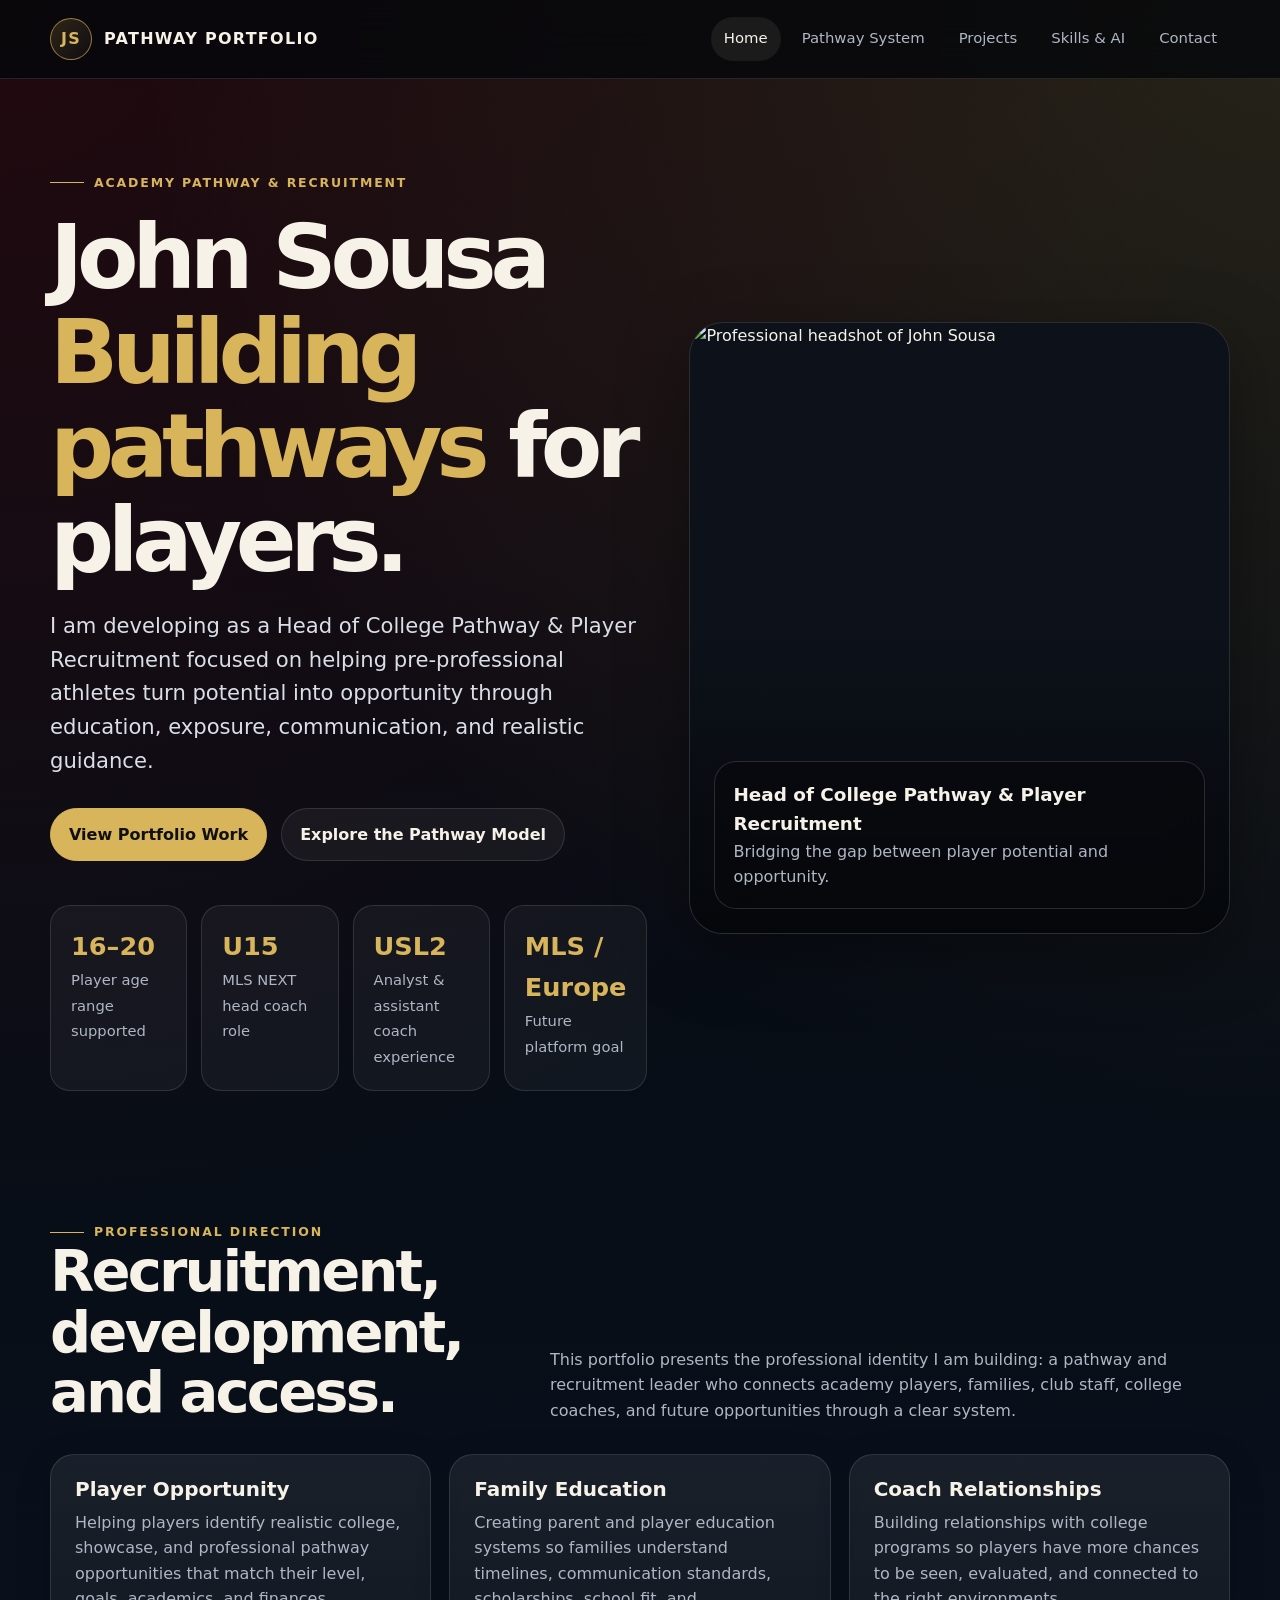
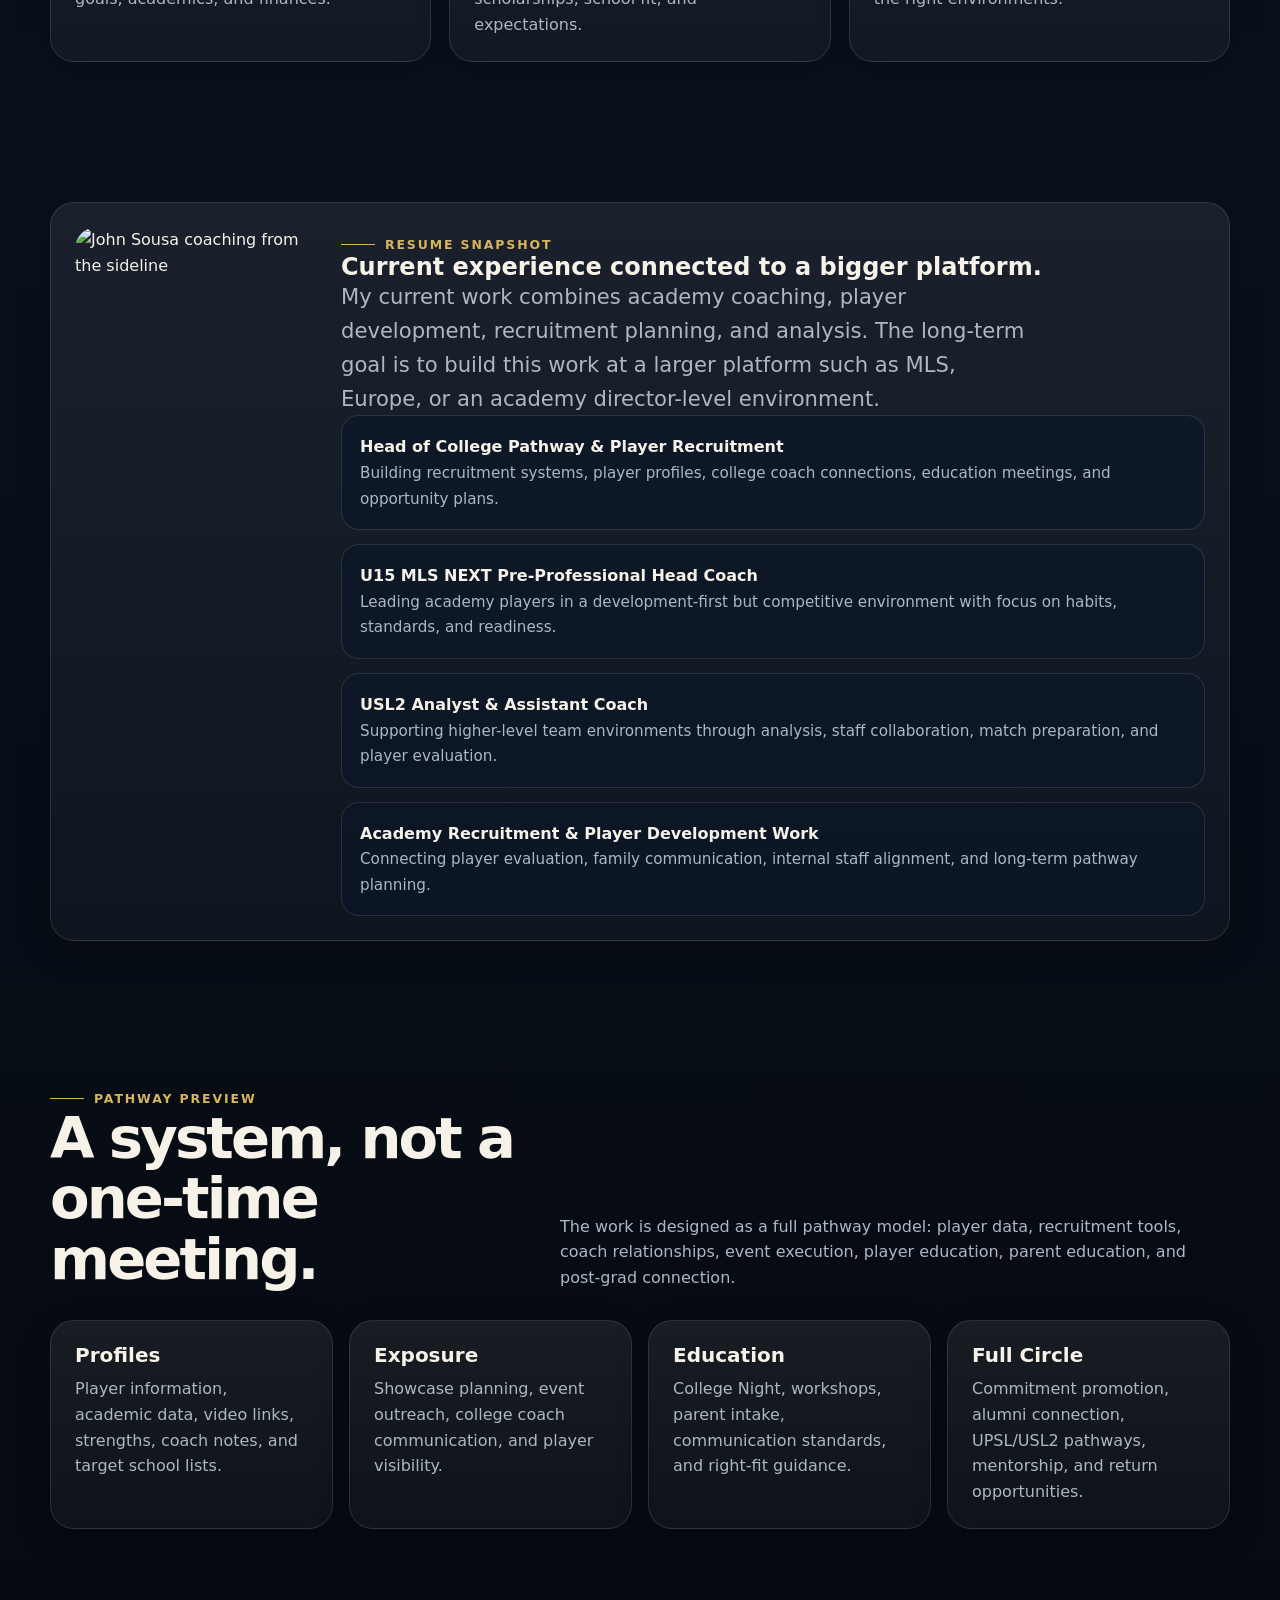
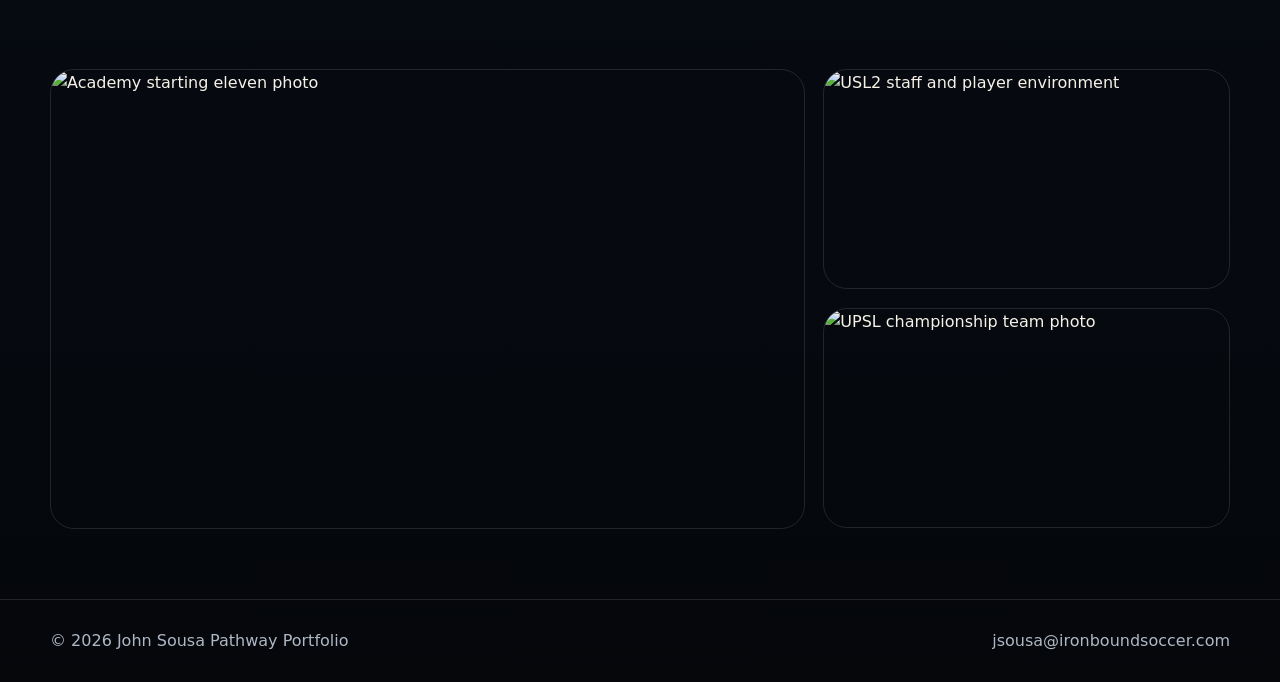
==== index.html @ 58d5fef7 "Add files via upload" ====
<!DOCTYPE html>
<html lang="en">
<head>
  <meta charset="UTF-8" />
  <meta name="viewport" content="width=device-width, initial-scale=1.0" />
  <title>John Sousa | Pathway Portfolio</title>
  <meta name="description" content="Professional portfolio for John Sousa, Head of College Pathway & Player Recruitment." />
  <link rel="stylesheet" href="style.css" />
</head>
<body>
  <header class="site-header">
    <nav class="container nav">
      <a class="brand" href="index.html"><span class="brand-mark">JS</span><span>Pathway Portfolio</span></a>
      <button class="menu-toggle" aria-label="Open navigation">Menu</button>
      <div class="nav-links">
        <a href="index.html">Home</a>
        <a href="pathway.html">Pathway System</a>
        <a href="projects.html">Projects</a>
        <a href="workflow.html">Skills & AI</a>
        <a href="contact.html">Contact</a>
      </div>
    </nav>
  </header>

  <main>
    <section class="hero">
      <div class="container hero-grid">
        <div class="reveal">
          <span class="kicker">Academy Pathway & Recruitment</span>
          <h1>John Sousa<br><span>Building pathways</span> for players.</h1>
          <p class="lede">I am developing as a Head of College Pathway & Player Recruitment focused on helping pre-professional athletes turn potential into opportunity through education, exposure, communication, and realistic guidance.</p>
          <div class="hero-actions">
            <a class="btn primary" href="projects.html">View Portfolio Work</a>
            <a class="btn ghost" href="pathway.html">Explore the Pathway Model</a>
          </div>
          <div class="stat-strip">
            <div class="stat"><strong>16–20</strong><span>Player age range supported</span></div>
            <div class="stat"><strong>U15</strong><span>MLS NEXT head coach role</span></div>
            <div class="stat"><strong>USL2</strong><span>Analyst & assistant coach experience</span></div>
            <div class="stat"><strong>MLS / Europe</strong><span>Future platform goal</span></div>
          </div>
        </div>
        <div class="hero-card reveal">
          <img src="assets/images/headshot.jpeg" alt="Professional headshot of John Sousa" />
          <div class="hero-label">
            <strong>Head of College Pathway & Player Recruitment</strong>
            <span>Bridging the gap between player potential and opportunity.</span>
          </div>
        </div>
      </div>
    </section>

    <section>
      <div class="container">
        <div class="section-header reveal">
          <div>
            <span class="kicker">Professional Direction</span>
            <h2>Recruitment, development, and access.</h2>
          </div>
          <p>This portfolio presents the professional identity I am building: a pathway and recruitment leader who connects academy players, families, club staff, college coaches, and future opportunities through a clear system.</p>
        </div>
        <div class="grid-3">
          <article class="card reveal">
            <h3>Player Opportunity</h3>
            <p>Helping players identify realistic college, showcase, and professional pathway opportunities that match their level, goals, academics, and finances.</p>
          </article>
          <article class="card reveal">
            <h3>Family Education</h3>
            <p>Creating parent and player education systems so families understand timelines, communication standards, scholarships, school fit, and expectations.</p>
          </article>
          <article class="card reveal">
            <h3>Coach Relationships</h3>
            <p>Building relationships with college programs so players have more chances to be seen, evaluated, and connected to the right environments.</p>
          </article>
        </div>
      </div>
    </section>

    <section>
      <div class="container">
        <div class="resume-card card reveal">
          <img src="assets/images/coaching-sideline.jpeg" alt="John Sousa coaching from the sideline" />
          <div>
            <span class="kicker">Resume Snapshot</span>
            <h2>Current experience connected to a bigger platform.</h2>
            <p class="lede">My current work combines academy coaching, player development, recruitment planning, and analysis. The long-term goal is to build this work at a larger platform such as MLS, Europe, or an academy director-level environment.</p>
            <div class="role-list">
              <div class="role-item"><strong>Head of College Pathway & Player Recruitment</strong><span>Building recruitment systems, player profiles, college coach connections, education meetings, and opportunity plans.</span></div>
              <div class="role-item"><strong>U15 MLS NEXT Pre-Professional Head Coach</strong><span>Leading academy players in a development-first but competitive environment with focus on habits, standards, and readiness.</span></div>
              <div class="role-item"><strong>USL2 Analyst & Assistant Coach</strong><span>Supporting higher-level team environments through analysis, staff collaboration, match preparation, and player evaluation.</span></div>
              <div class="role-item"><strong>Academy Recruitment & Player Development Work</strong><span>Connecting player evaluation, family communication, internal staff alignment, and long-term pathway planning.</span></div>
            </div>
          </div>
        </div>
      </div>
    </section>

    <section>
      <div class="container">
        <div class="section-header reveal">
          <div>
            <span class="kicker">Pathway Preview</span>
            <h2>A system, not a one-time meeting.</h2>
          </div>
          <p>The work is designed as a full pathway model: player data, recruitment tools, coach relationships, event execution, player education, parent education, and post-grad connection.</p>
        </div>
        <div class="grid-4">
          <article class="card reveal"><h3>Profiles</h3><p>Player information, academic data, video links, strengths, coach notes, and target school lists.</p></article>
          <article class="card reveal"><h3>Exposure</h3><p>Showcase planning, event outreach, college coach communication, and player visibility.</p></article>
          <article class="card reveal"><h3>Education</h3><p>College Night, workshops, parent intake, communication standards, and right-fit guidance.</p></article>
          <article class="card reveal"><h3>Full Circle</h3><p>Commitment promotion, alumni connection, UPSL/USL2 pathways, mentorship, and return opportunities.</p></article>
        </div>
      </div>
    </section>

    <section>
      <div class="container photo-band reveal">
        <img class="tall" src="assets/images/academy-starting-xi.jpg" alt="Academy starting eleven photo" />
        <div class="stack">
          <img src="assets/images/usl2-staff.jpg" alt="USL2 staff and player environment" />
          <img src="assets/images/upsl-champions.jpg" alt="UPSL championship team photo" />
        </div>
      </div>
    </section>
  </main>

  <footer class="site-footer">
    <div class="container footer-inner">
      <span>© 2026 John Sousa Pathway Portfolio</span>
      <span>jsousa@ironboundsoccer.com</span>
    </div>
  </footer>
  <script src="script.js"></script>
</body>
</html>
---- style.css ----
:root {
  --bg: #07090d;
  --panel: #0d121a;
  --panel-2: #111926;
  --ink: #f6f2e8;
  --muted: #aeb7c4;
  --gold: #d8b45b;
  --gold-soft: rgba(216, 180, 91, 0.16);
  --line: rgba(246, 242, 232, 0.12);
  --red: #a31621;
  --navy: #07162a;
  --shadow: 0 20px 70px rgba(0, 0, 0, 0.35);
  --radius: 24px;
  --max: 1180px;
}

* { box-sizing: border-box; }

html { scroll-behavior: smooth; }

body {
  margin: 0;
  font-family: Inter, ui-sans-serif, system-ui, -apple-system, BlinkMacSystemFont, "Segoe UI", sans-serif;
  color: var(--ink);
  background:
    radial-gradient(circle at top left, rgba(163, 22, 33, 0.18), transparent 30%),
    radial-gradient(circle at top right, rgba(216, 180, 91, 0.16), transparent 28%),
    linear-gradient(180deg, #05070b 0%, #09111d 45%, #05070b 100%);
  line-height: 1.6;
}

body::before {
  content: "";
  position: fixed;
  inset: 0;
  pointer-events: none;
  opacity: 0.13;
  background-image:
    linear-gradient(rgba(255,255,255,.05) 1px, transparent 1px),
    linear-gradient(90deg, rgba(255,255,255,.05) 1px, transparent 1px);
  background-size: 42px 42px;
  mask-image: linear-gradient(to bottom, black, transparent 80%);
  z-index: -1;
}

a { color: inherit; text-decoration: none; }

img { max-width: 100%; display: block; }

.container { width: min(var(--max), calc(100% - 40px)); margin: 0 auto; }

.site-header {
  position: sticky;
  top: 0;
  z-index: 1000;
  backdrop-filter: blur(18px);
  background: rgba(5, 7, 11, 0.78);
  border-bottom: 1px solid var(--line);
}

.nav {
  height: 78px;
  display: flex;
  align-items: center;
  justify-content: space-between;
  gap: 24px;
}

.brand {
  display: flex;
  align-items: center;
  gap: 12px;
  letter-spacing: 0.08em;
  text-transform: uppercase;
  font-weight: 800;
}

.brand-mark {
  width: 42px;
  height: 42px;
  border: 1px solid rgba(216, 180, 91, 0.65);
  border-radius: 50%;
  display: grid;
  place-items: center;
  color: var(--gold);
  background: linear-gradient(135deg, rgba(216,180,91,.18), rgba(255,255,255,.03));
}

.nav-links { display: flex; align-items: center; gap: 8px; }

.nav-links a {
  padding: 10px 13px;
  color: var(--muted);
  font-size: 0.93rem;
  border-radius: 999px;
  transition: 180ms ease;
}

.nav-links a:hover, .nav-links a.active {
  color: var(--ink);
  background: rgba(255,255,255,0.07);
}

.menu-toggle {
  display: none;
  border: 1px solid var(--line);
  color: var(--ink);
  background: transparent;
  padding: 10px 12px;
  border-radius: 12px;
}

.hero {
  padding: 86px 0 54px;
}

.hero-grid {
  display: grid;
  grid-template-columns: 1.05fr 0.95fr;
  gap: 42px;
  align-items: center;
}

.kicker {
  display: inline-flex;
  align-items: center;
  gap: 10px;
  color: var(--gold);
  text-transform: uppercase;
  letter-spacing: 0.15em;
  font-size: 0.78rem;
  font-weight: 800;
}

.kicker::before {
  content: "";
  width: 34px;
  height: 1px;
  background: var(--gold);
}

h1, h2, h3 { line-height: 1.05; margin: 0; }

h1 {
  margin-top: 18px;
  font-size: clamp(3.2rem, 7vw, 6.8rem);
  letter-spacing: -0.07em;
}

.hero h1 span { color: var(--gold); }

.lede {
  color: #d9dee7;
  font-size: clamp(1.1rem, 2vw, 1.32rem);
  max-width: 700px;
  margin: 22px 0 0;
}

.hero-actions { display: flex; gap: 14px; flex-wrap: wrap; margin-top: 30px; }

.btn {
  display: inline-flex;
  align-items: center;
  justify-content: center;
  gap: 9px;
  padding: 13px 18px;
  border-radius: 999px;
  font-weight: 800;
  border: 1px solid var(--line);
  transition: transform 180ms ease, background 180ms ease, border-color 180ms ease;
}

.btn:hover { transform: translateY(-2px); }

.btn.primary {
  color: #101010;
  background: var(--gold);
  border-color: var(--gold);
}

.btn.ghost { color: var(--ink); background: rgba(255,255,255,0.05); }

.hero-card {
  position: relative;
  border-radius: 34px;
  overflow: hidden;
  box-shadow: var(--shadow);
  border: 1px solid var(--line);
  min-height: 610px;
  background: var(--panel);
}

.hero-card img { width: 100%; height: 610px; object-fit: cover; }

.hero-card::after {
  content: "";
  position: absolute;
  inset: 0;
  background: linear-gradient(to top, rgba(3,5,8,.86), transparent 50%);
}

.hero-label {
  position: absolute;
  left: 24px;
  bottom: 24px;
  right: 24px;
  z-index: 2;
  padding: 18px;
  border: 1px solid rgba(255,255,255,0.14);
  border-radius: 22px;
  background: rgba(7, 9, 13, 0.72);
  backdrop-filter: blur(14px);
}

.hero-label strong { display: block; font-size: 1.15rem; }
.hero-label span { color: var(--muted); }

.stat-strip {
  display: grid;
  grid-template-columns: repeat(4, 1fr);
  gap: 14px;
  margin-top: 44px;
}

.stat {
  padding: 20px;
  border: 1px solid var(--line);
  border-radius: 20px;
  background: rgba(255,255,255,.045);
}

.stat strong { display: block; font-size: 1.6rem; color: var(--gold); }
.stat span { color: var(--muted); font-size: .92rem; }

section { padding: 70px 0; }

.section-header {
  display: flex;
  align-items: end;
  justify-content: space-between;
  gap: 28px;
  margin-bottom: 30px;
}

.section-header h2, .page-title h1 {
  font-size: clamp(2.2rem, 4.5vw, 4.5rem);
  letter-spacing: -0.05em;
}

.section-header p, .page-title p { color: var(--muted); max-width: 680px; margin: 14px 0 0; }

.grid-2 { display: grid; grid-template-columns: 1fr 1fr; gap: 24px; }
.grid-3 { display: grid; grid-template-columns: repeat(3, 1fr); gap: 18px; }
.grid-4 { display: grid; grid-template-columns: repeat(4, 1fr); gap: 16px; }

.card {
  border: 1px solid var(--line);
  background: linear-gradient(180deg, rgba(255,255,255,.07), rgba(255,255,255,.035));
  border-radius: var(--radius);
  padding: 24px;
  box-shadow: 0 10px 35px rgba(0,0,0,.18);
}

.card h3 { font-size: 1.25rem; margin-bottom: 10px; }
.card p { color: var(--muted); margin: 0; }

.resume-card { display: grid; grid-template-columns: 240px 1fr; gap: 26px; align-items: stretch; }
.resume-card img { width: 100%; height: 100%; min-height: 360px; object-fit: cover; border-radius: 22px; }

.role-list { display: grid; gap: 14px; }
.role-item {
  padding: 18px;
  border: 1px solid var(--line);
  border-radius: 18px;
  background: rgba(7, 22, 42, 0.48);
}
.role-item strong { display: block; }
.role-item span { color: var(--muted); font-size: .95rem; }

.photo-band {
  display: grid;
  grid-template-columns: 1.3fr .7fr;
  gap: 18px;
}

.photo-band img, .image-card img { width: 100%; height: 100%; object-fit: cover; border-radius: var(--radius); border: 1px solid var(--line); }
.photo-band .tall { min-height: 460px; }
.photo-band .stack { display: grid; gap: 18px; }
.photo-band .stack img { height: 220px; }

.timeline { display: grid; gap: 16px; counter-reset: phase; }
.phase {
  position: relative;
  display: grid;
  grid-template-columns: 90px 1fr;
  gap: 20px;
  padding: 24px;
  border: 1px solid var(--line);
  border-radius: var(--radius);
  background: rgba(255,255,255,.045);
}
.phase::before {
  counter-increment: phase;
  content: "0" counter(phase);
  display: grid;
  place-items: center;
  width: 68px;
  height: 68px;
  border-radius: 50%;
  color: #101010;
  background: var(--gold);
  font-weight: 900;
}
.phase p { color: var(--muted); margin: 9px 0 0; }

.age-timeline {
  display: grid;
  grid-template-columns: repeat(4, 1fr);
  gap: 16px;
}
.age-card {
  padding: 22px;
  border-radius: var(--radius);
  border: 1px solid var(--line);
  background: linear-gradient(180deg, rgba(216,180,91,.12), rgba(255,255,255,.035));
}
.age-card .age { color: var(--gold); font-size: 1.9rem; font-weight: 900; }
.age-card p { color: var(--muted); margin-bottom: 0; }

.case-study {
  border: 1px solid var(--line);
  border-radius: 30px;
  padding: 28px;
  background: linear-gradient(135deg, rgba(255,255,255,.075), rgba(255,255,255,.03));
  display: grid;
  grid-template-columns: 1fr .78fr;
  gap: 28px;
  align-items: center;
  margin-bottom: 22px;
}
.case-study h2 { font-size: clamp(1.7rem, 3vw, 3rem); letter-spacing: -.04em; }
.case-study p { color: var(--muted); }
.case-meta { display: grid; grid-template-columns: repeat(3, 1fr); gap: 10px; margin-top: 18px; }
.case-meta div { border: 1px solid var(--line); border-radius: 14px; padding: 13px; color: var(--muted); }
.case-meta strong { color: var(--gold); display: block; font-size: .8rem; text-transform: uppercase; letter-spacing: .1em; }
.mockup {
  border-radius: 24px;
  background: #07101c;
  border: 1px solid rgba(216,180,91,.28);
  padding: 18px;
}
.mock-row { display: flex; align-items: center; justify-content: space-between; border-bottom: 1px solid var(--line); padding: 12px 0; gap: 10px; }
.mock-row:last-child { border-bottom: 0; }
.pill { display: inline-flex; border: 1px solid rgba(216,180,91,.35); color: var(--gold); padding: 4px 9px; border-radius: 999px; font-size: .78rem; }
.progress { height: 8px; background: rgba(255,255,255,.1); border-radius: 999px; overflow: hidden; width: 120px; }
.progress span { display: block; height: 100%; width: var(--w); background: var(--gold); }

.tool-cloud { display: flex; flex-wrap: wrap; gap: 10px; }
.tool-cloud span { padding: 10px 13px; border: 1px solid var(--line); border-radius: 999px; background: rgba(255,255,255,.055); color: #dce3ef; }

.page-hero { padding: 86px 0 32px; }
.page-title { max-width: 850px; }

.ai-steps { display: grid; gap: 14px; }
.ai-step { display: grid; grid-template-columns: 54px 1fr; gap: 16px; align-items: start; padding: 20px; border: 1px solid var(--line); border-radius: 20px; background: rgba(255,255,255,.045); }
.ai-step span { width: 40px; height: 40px; display: grid; place-items: center; border-radius: 50%; background: var(--gold); color: #111; font-weight: 900; }
.ai-step p { color: var(--muted); margin: 5px 0 0; }

.contact-panel {
  border: 1px solid rgba(216,180,91,.32);
  background: linear-gradient(135deg, rgba(216,180,91,.15), rgba(255,255,255,.04));
  border-radius: 34px;
  padding: 42px;
  display: grid;
  grid-template-columns: 1fr .75fr;
  gap: 26px;
  align-items: center;
}
.contact-panel h1 { font-size: clamp(2.5rem, 5vw, 5rem); }
.contact-panel p { color: #d9dee7; }

.site-footer {
  border-top: 1px solid var(--line);
  padding: 28px 0;
  color: var(--muted);
}
.footer-inner { display: flex; justify-content: space-between; gap: 20px; flex-wrap: wrap; }

.reveal { opacity: 0; transform: translateY(18px); transition: 700ms ease; }
.reveal.visible { opacity: 1; transform: translateY(0); }

@media (max-width: 920px) {
  .menu-toggle { display: inline-flex; }
  .nav-links { display: none; position: absolute; top: 78px; left: 20px; right: 20px; padding: 14px; flex-direction: column; align-items: stretch; background: rgba(7,9,13,.96); border: 1px solid var(--line); border-radius: 18px; }
  .nav-links.open { display: flex; }
  .hero-grid, .grid-2, .case-study, .contact-panel, .resume-card, .photo-band { grid-template-columns: 1fr; }
  .grid-3, .grid-4, .age-timeline, .stat-strip { grid-template-columns: repeat(2, 1fr); }
  .hero-card, .hero-card img { min-height: 460px; height: 460px; }
  .phase { grid-template-columns: 1fr; }
}

@media (max-width: 620px) {
  .grid-3, .grid-4, .age-timeline, .stat-strip, .case-meta { grid-template-columns: 1fr; }
  .container { width: min(100% - 28px, var(--max)); }
  .hero { padding-top: 54px; }
  h1 { font-size: 3.2rem; }
  .section-header { display: block; }
  .contact-panel { padding: 26px; }
}
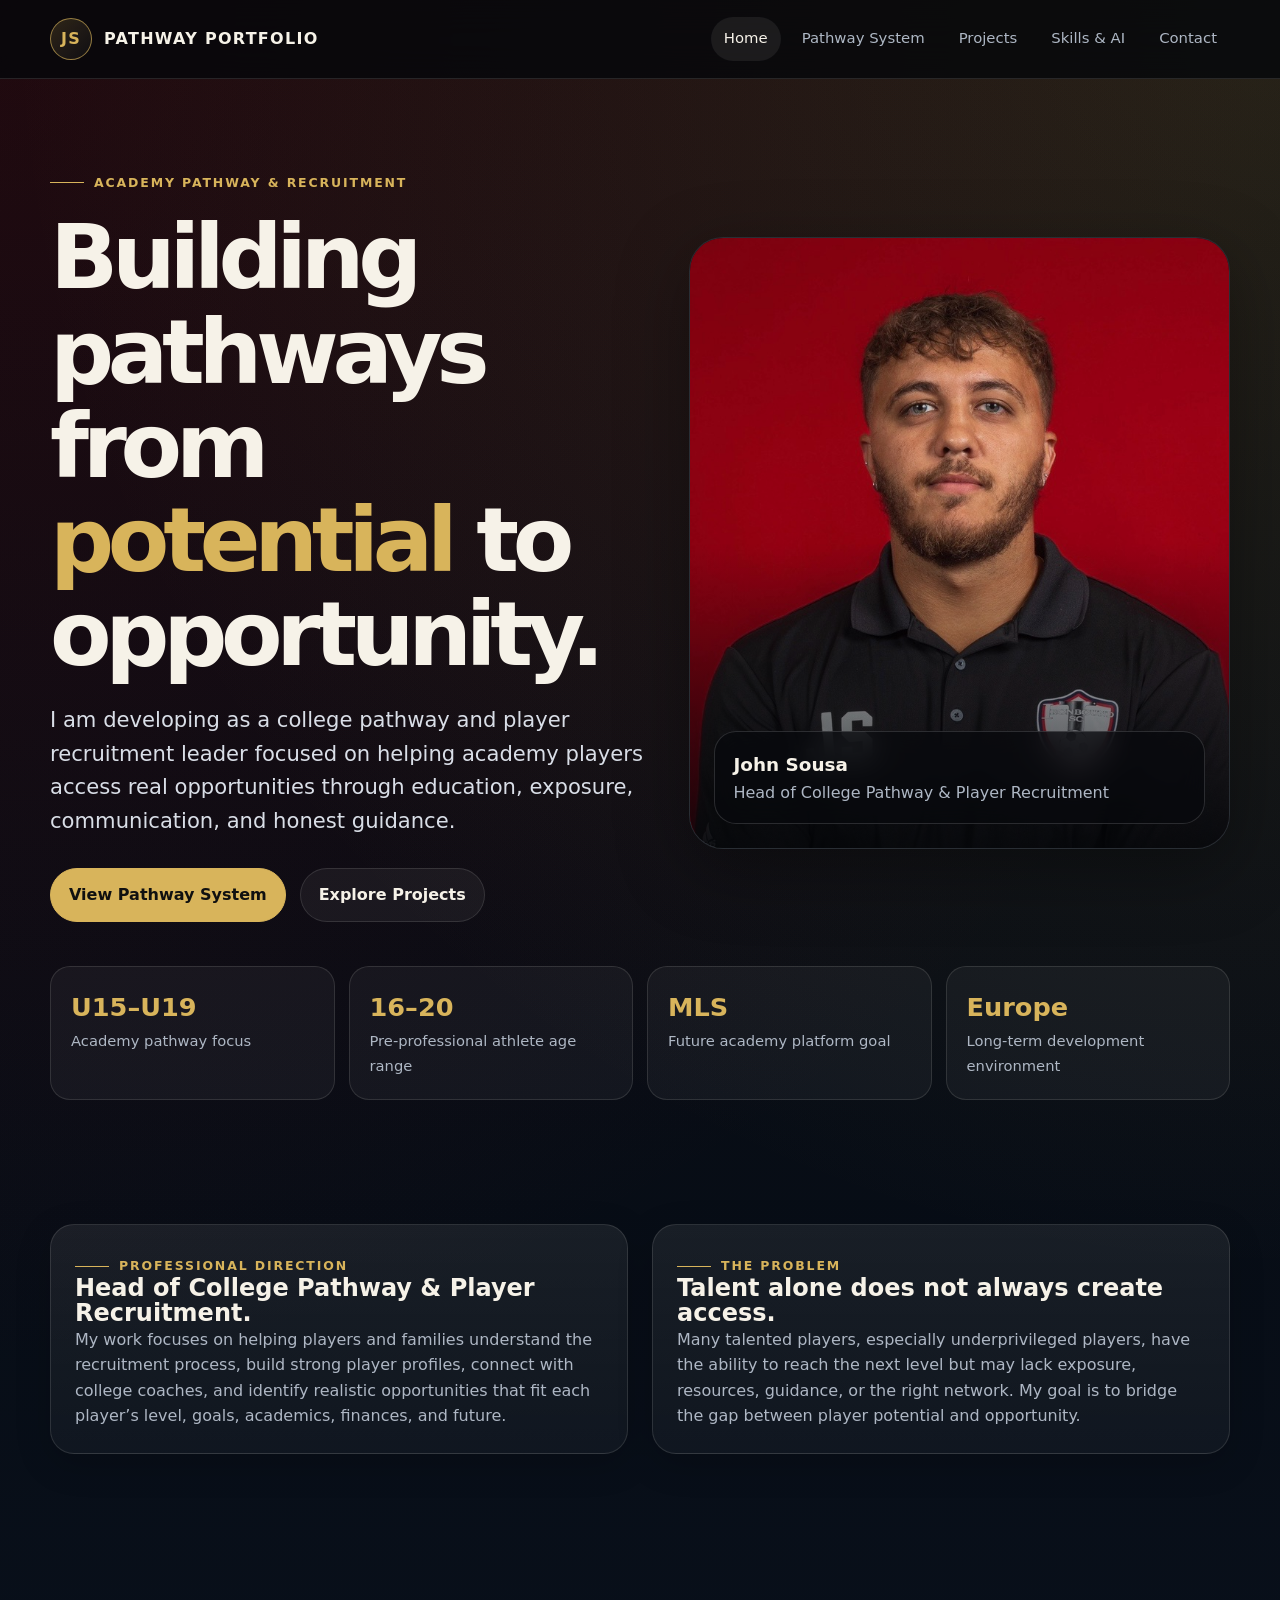
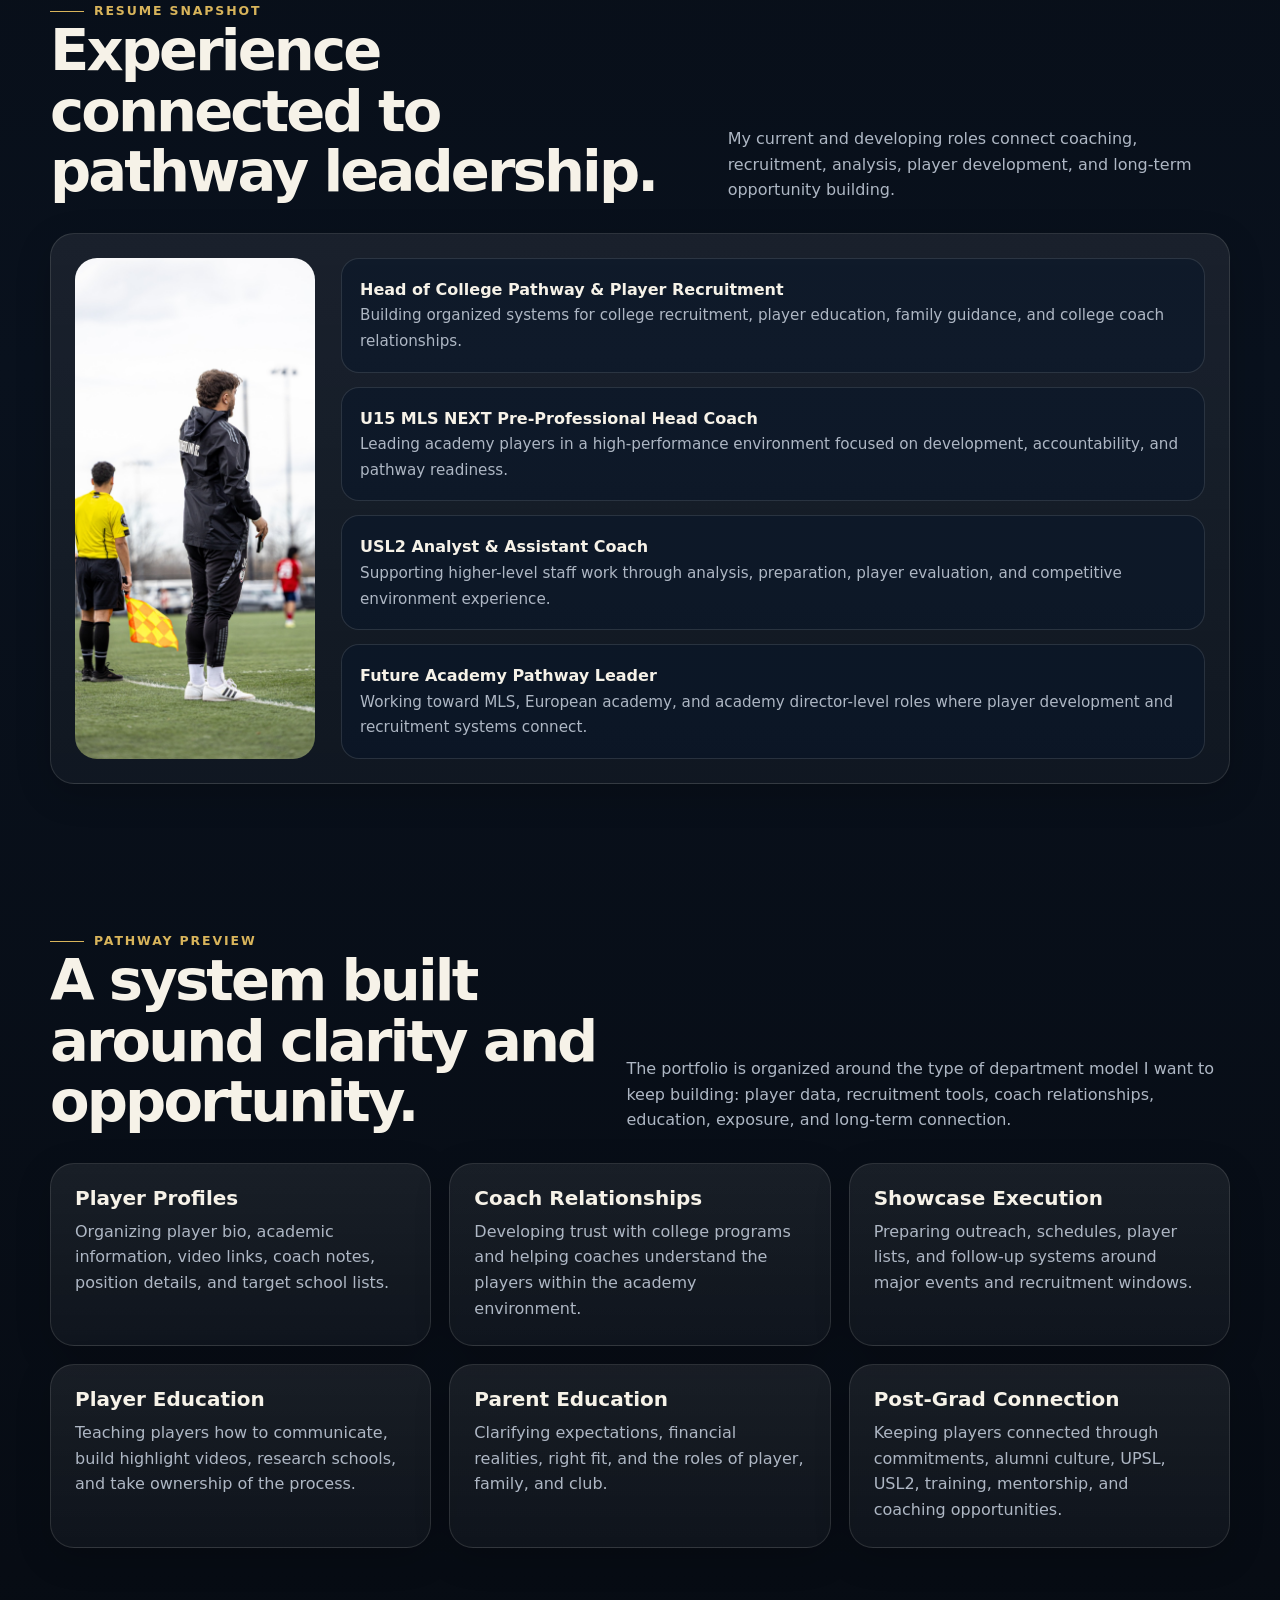
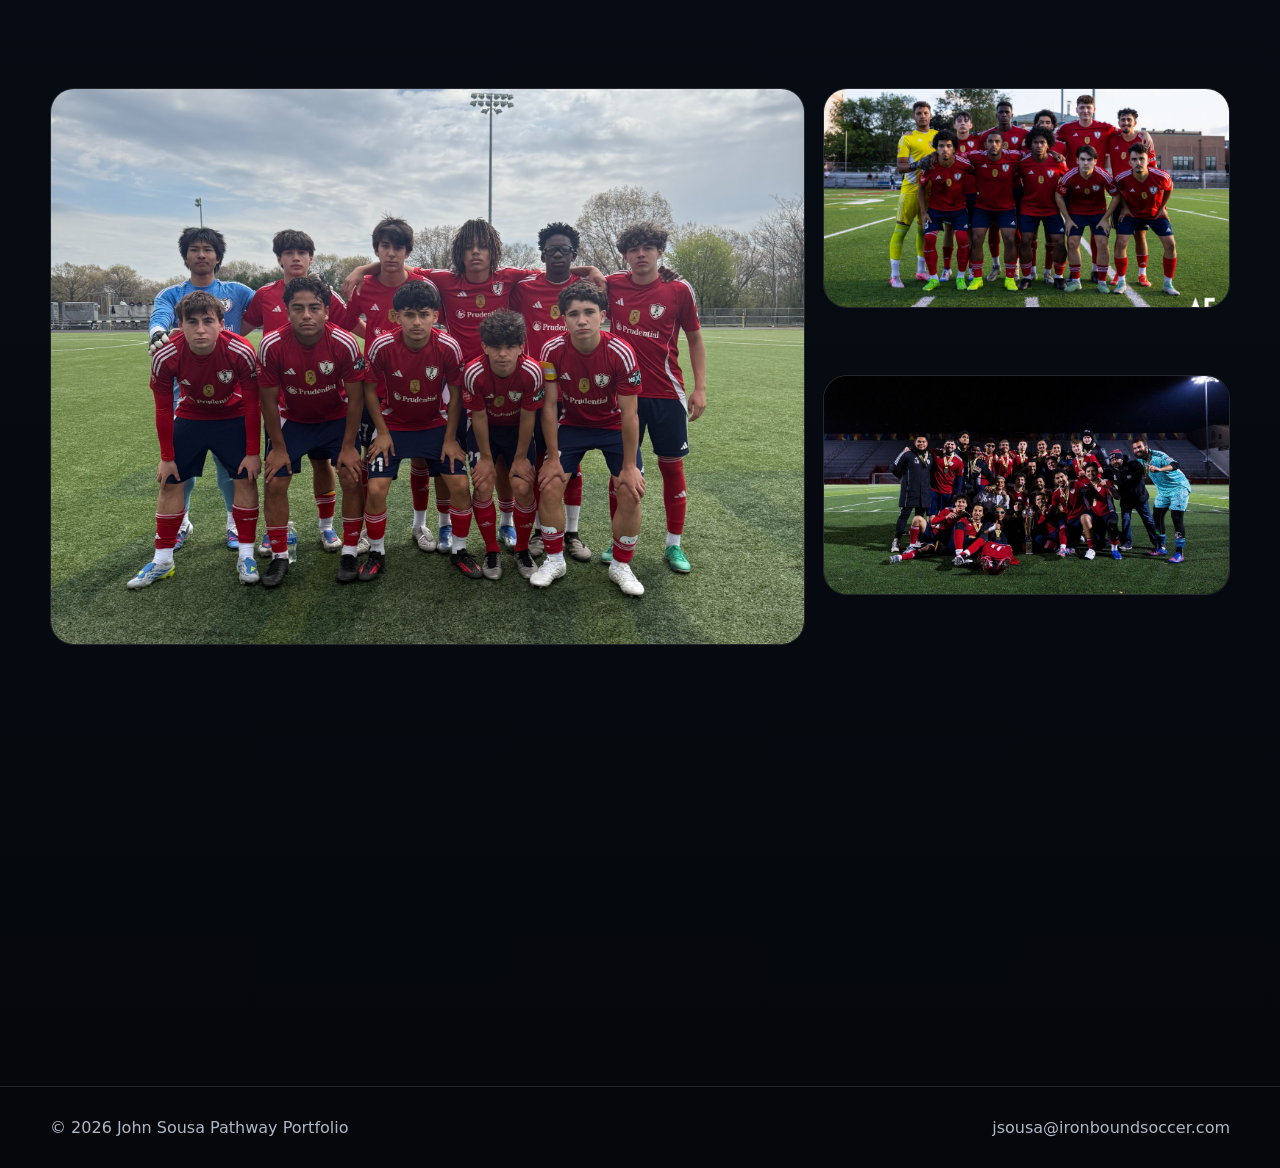
==== commit e052e8e6: "Update index.html" ====
--- a/index.html
+++ b/index.html
@@ -27,26 +27,56 @@
       <div class="container hero-grid">
         <div class="reveal">
           <span class="kicker">Academy Pathway & Recruitment</span>
-          <h1>John Sousa<br><span>Building pathways</span> for players.</h1>
-          <p class="lede">I am developing as a Head of College Pathway & Player Recruitment focused on helping pre-professional athletes turn potential into opportunity through education, exposure, communication, and realistic guidance.</p>
+          <h1>Building pathways from <span>potential</span> to opportunity.</h1>
+          <p class="lede">I am developing as a college pathway and player recruitment leader focused on helping academy players access real opportunities through education, exposure, communication, and honest guidance.</p>
           <div class="hero-actions">
-            <a class="btn primary" href="projects.html">View Portfolio Work</a>
-            <a class="btn ghost" href="pathway.html">Explore the Pathway Model</a>
-          </div>
-          <div class="stat-strip">
-            <div class="stat"><strong>16–20</strong><span>Player age range supported</span></div>
-            <div class="stat"><strong>U15</strong><span>MLS NEXT head coach role</span></div>
-            <div class="stat"><strong>USL2</strong><span>Analyst & assistant coach experience</span></div>
-            <div class="stat"><strong>MLS / Europe</strong><span>Future platform goal</span></div>
+            <a class="btn primary" href="pathway.html">View Pathway System</a>
+            <a class="btn ghost" href="projects.html">Explore Projects</a>
           </div>
         </div>
+
         <div class="hero-card reveal">
           <img src="assets/images/headshot.jpeg" alt="Professional headshot of John Sousa" />
           <div class="hero-label">
-            <strong>Head of College Pathway & Player Recruitment</strong>
-            <span>Bridging the gap between player potential and opportunity.</span>
+            <strong>John Sousa</strong>
+            <span>Head of College Pathway & Player Recruitment</span>
           </div>
         </div>
+      </div>
+
+      <div class="container stat-strip reveal">
+        <div class="stat">
+          <strong>U15–U19</strong>
+          <span>Academy pathway focus</span>
+        </div>
+        <div class="stat">
+          <strong>16–20</strong>
+          <span>Pre-professional athlete age range</span>
+        </div>
+        <div class="stat">
+          <strong>MLS</strong>
+          <span>Future academy platform goal</span>
+        </div>
+        <div class="stat">
+          <strong>Europe</strong>
+          <span>Long-term development environment</span>
+        </div>
+      </div>
+    </section>
+
+    <section>
+      <div class="container grid-2">
+        <article class="card reveal">
+          <span class="kicker">Professional Direction</span>
+          <h2>Head of College Pathway & Player Recruitment.</h2>
+          <p>My work focuses on helping players and families understand the recruitment process, build strong player profiles, connect with college coaches, and identify realistic opportunities that fit each player’s level, goals, academics, finances, and future.</p>
+        </article>
+
+        <article class="card reveal">
+          <span class="kicker">The Problem</span>
+          <h2>Talent alone does not always create access.</h2>
+          <p>Many talented players, especially underprivileged players, have the ability to reach the next level but may lack exposure, resources, guidance, or the right network. My goal is to bridge the gap between player potential and opportunity.</p>
+        </article>
       </div>
     </section>
 
@@ -54,41 +84,30 @@
       <div class="container">
         <div class="section-header reveal">
           <div>
-            <span class="kicker">Professional Direction</span>
-            <h2>Recruitment, development, and access.</h2>
+            <span class="kicker">Resume Snapshot</span>
+            <h2>Experience connected to pathway leadership.</h2>
           </div>
-          <p>This portfolio presents the professional identity I am building: a pathway and recruitment leader who connects academy players, families, club staff, college coaches, and future opportunities through a clear system.</p>
+          <p>My current and developing roles connect coaching, recruitment, analysis, player development, and long-term opportunity building.</p>
         </div>
-        <div class="grid-3">
-          <article class="card reveal">
-            <h3>Player Opportunity</h3>
-            <p>Helping players identify realistic college, showcase, and professional pathway opportunities that match their level, goals, academics, and finances.</p>
-          </article>
-          <article class="card reveal">
-            <h3>Family Education</h3>
-            <p>Creating parent and player education systems so families understand timelines, communication standards, scholarships, school fit, and expectations.</p>
-          </article>
-          <article class="card reveal">
-            <h3>Coach Relationships</h3>
-            <p>Building relationships with college programs so players have more chances to be seen, evaluated, and connected to the right environments.</p>
-          </article>
-        </div>
-      </div>
-    </section>
 
-    <section>
-      <div class="container">
         <div class="resume-card card reveal">
-          <img src="assets/images/coaching-sideline.jpeg" alt="John Sousa coaching from the sideline" />
-          <div>
-            <span class="kicker">Resume Snapshot</span>
-            <h2>Current experience connected to a bigger platform.</h2>
-            <p class="lede">My current work combines academy coaching, player development, recruitment planning, and analysis. The long-term goal is to build this work at a larger platform such as MLS, Europe, or an academy director-level environment.</p>
-            <div class="role-list">
-              <div class="role-item"><strong>Head of College Pathway & Player Recruitment</strong><span>Building recruitment systems, player profiles, college coach connections, education meetings, and opportunity plans.</span></div>
-              <div class="role-item"><strong>U15 MLS NEXT Pre-Professional Head Coach</strong><span>Leading academy players in a development-first but competitive environment with focus on habits, standards, and readiness.</span></div>
-              <div class="role-item"><strong>USL2 Analyst & Assistant Coach</strong><span>Supporting higher-level team environments through analysis, staff collaboration, match preparation, and player evaluation.</span></div>
-              <div class="role-item"><strong>Academy Recruitment & Player Development Work</strong><span>Connecting player evaluation, family communication, internal staff alignment, and long-term pathway planning.</span></div>
+          <img src="assets/images/coaching-sideline.jpeg" alt="John Sousa coaching on the sideline" />
+          <div class="role-list">
+            <div class="role-item">
+              <strong>Head of College Pathway & Player Recruitment</strong>
+              <span>Building organized systems for college recruitment, player education, family guidance, and college coach relationships.</span>
+            </div>
+            <div class="role-item">
+              <strong>U15 MLS NEXT Pre-Professional Head Coach</strong>
+              <span>Leading academy players in a high-performance environment focused on development, accountability, and pathway readiness.</span>
+            </div>
+            <div class="role-item">
+              <strong>USL2 Analyst & Assistant Coach</strong>
+              <span>Supporting higher-level staff work through analysis, preparation, player evaluation, and competitive environment experience.</span>
+            </div>
+            <div class="role-item">
+              <strong>Future Academy Pathway Leader</strong>
+              <span>Working toward MLS, European academy, and academy director-level roles where player development and recruitment systems connect.</span>
             </div>
           </div>
         </div>
@@ -100,26 +119,63 @@
         <div class="section-header reveal">
           <div>
             <span class="kicker">Pathway Preview</span>
-            <h2>A system, not a one-time meeting.</h2>
+            <h2>A system built around clarity and opportunity.</h2>
           </div>
-          <p>The work is designed as a full pathway model: player data, recruitment tools, coach relationships, event execution, player education, parent education, and post-grad connection.</p>
+          <p>The portfolio is organized around the type of department model I want to keep building: player data, recruitment tools, coach relationships, education, exposure, and long-term connection.</p>
         </div>
-        <div class="grid-4">
-          <article class="card reveal"><h3>Profiles</h3><p>Player information, academic data, video links, strengths, coach notes, and target school lists.</p></article>
-          <article class="card reveal"><h3>Exposure</h3><p>Showcase planning, event outreach, college coach communication, and player visibility.</p></article>
-          <article class="card reveal"><h3>Education</h3><p>College Night, workshops, parent intake, communication standards, and right-fit guidance.</p></article>
-          <article class="card reveal"><h3>Full Circle</h3><p>Commitment promotion, alumni connection, UPSL/USL2 pathways, mentorship, and return opportunities.</p></article>
+
+        <div class="grid-3">
+          <article class="card reveal">
+            <h3>Player Profiles</h3>
+            <p>Organizing player bio, academic information, video links, coach notes, position details, and target school lists.</p>
+          </article>
+          <article class="card reveal">
+            <h3>Coach Relationships</h3>
+            <p>Developing trust with college programs and helping coaches understand the players within the academy environment.</p>
+          </article>
+          <article class="card reveal">
+            <h3>Showcase Execution</h3>
+            <p>Preparing outreach, schedules, player lists, and follow-up systems around major events and recruitment windows.</p>
+          </article>
+          <article class="card reveal">
+            <h3>Player Education</h3>
+            <p>Teaching players how to communicate, build highlight videos, research schools, and take ownership of the process.</p>
+          </article>
+          <article class="card reveal">
+            <h3>Parent Education</h3>
+            <p>Clarifying expectations, financial realities, right fit, and the roles of player, family, and club.</p>
+          </article>
+          <article class="card reveal">
+            <h3>Post-Grad Connection</h3>
+            <p>Keeping players connected through commitments, alumni culture, UPSL, USL2, training, mentorship, and coaching opportunities.</p>
+          </article>
         </div>
       </div>
     </section>
 
     <section>
       <div class="container photo-band reveal">
-        <img class="tall" src="assets/images/academy-starting-xi.jpg" alt="Academy starting eleven photo" />
+        <img class="tall" src="assets/images/academy-starting-xi.jpg" alt="Academy starting eleven team photo" />
         <div class="stack">
           <img src="assets/images/usl2-staff.jpg" alt="USL2 staff and player environment" />
-          <img src="assets/images/upsl-champions.jpg" alt="UPSL championship team photo" />
+          <img src="assets/images/upsl-champions.jpg" alt="UPSL champions with academy graduates" />
         </div>
+      </div>
+    </section>
+
+    <section>
+      <div class="container grid-2">
+        <article class="card reveal">
+          <span class="kicker">Target Audience</span>
+          <h2>Built for academy and recruitment decision-makers.</h2>
+          <p>This portfolio is designed for academy directors, MLS academy staff, college coaches, recruitment departments, player development leaders, and soccer operations teams looking for organized player pathway systems.</p>
+        </article>
+
+        <article class="card reveal">
+          <span class="kicker">In One Sentence</span>
+          <h2>From potential to opportunity.</h2>
+          <p>This portfolio presents my development as a pathway and recruitment leader focused on helping academy players move from potential to opportunity through education, exposure, communication, and organized player support systems.</p>
+        </article>
       </div>
     </section>
   </main>
@@ -130,6 +186,7 @@
       <span>jsousa@ironboundsoccer.com</span>
     </div>
   </footer>
+
   <script src="script.js"></script>
 </body>
 </html>
--- a/style.css
+++ b/style.css
@@ -294,6 +294,7 @@
   display: grid;
   grid-template-columns: 90px 1fr;
   gap: 20px;
+  align-items: start;
   padding: 24px;
   border: 1px solid var(--line);
   border-radius: var(--radius);
@@ -311,7 +312,15 @@
   background: var(--gold);
   font-weight: 900;
 }
-.phase p { color: var(--muted); margin: 9px 0 0; }
+.phase h3 {
+  margin: 0 0 10px;
+  font-size: 1.3rem;
+}
+
+.phase p {
+  color: var(--muted);
+  margin: 0;
+}
 
 .age-timeline {
   display: grid;
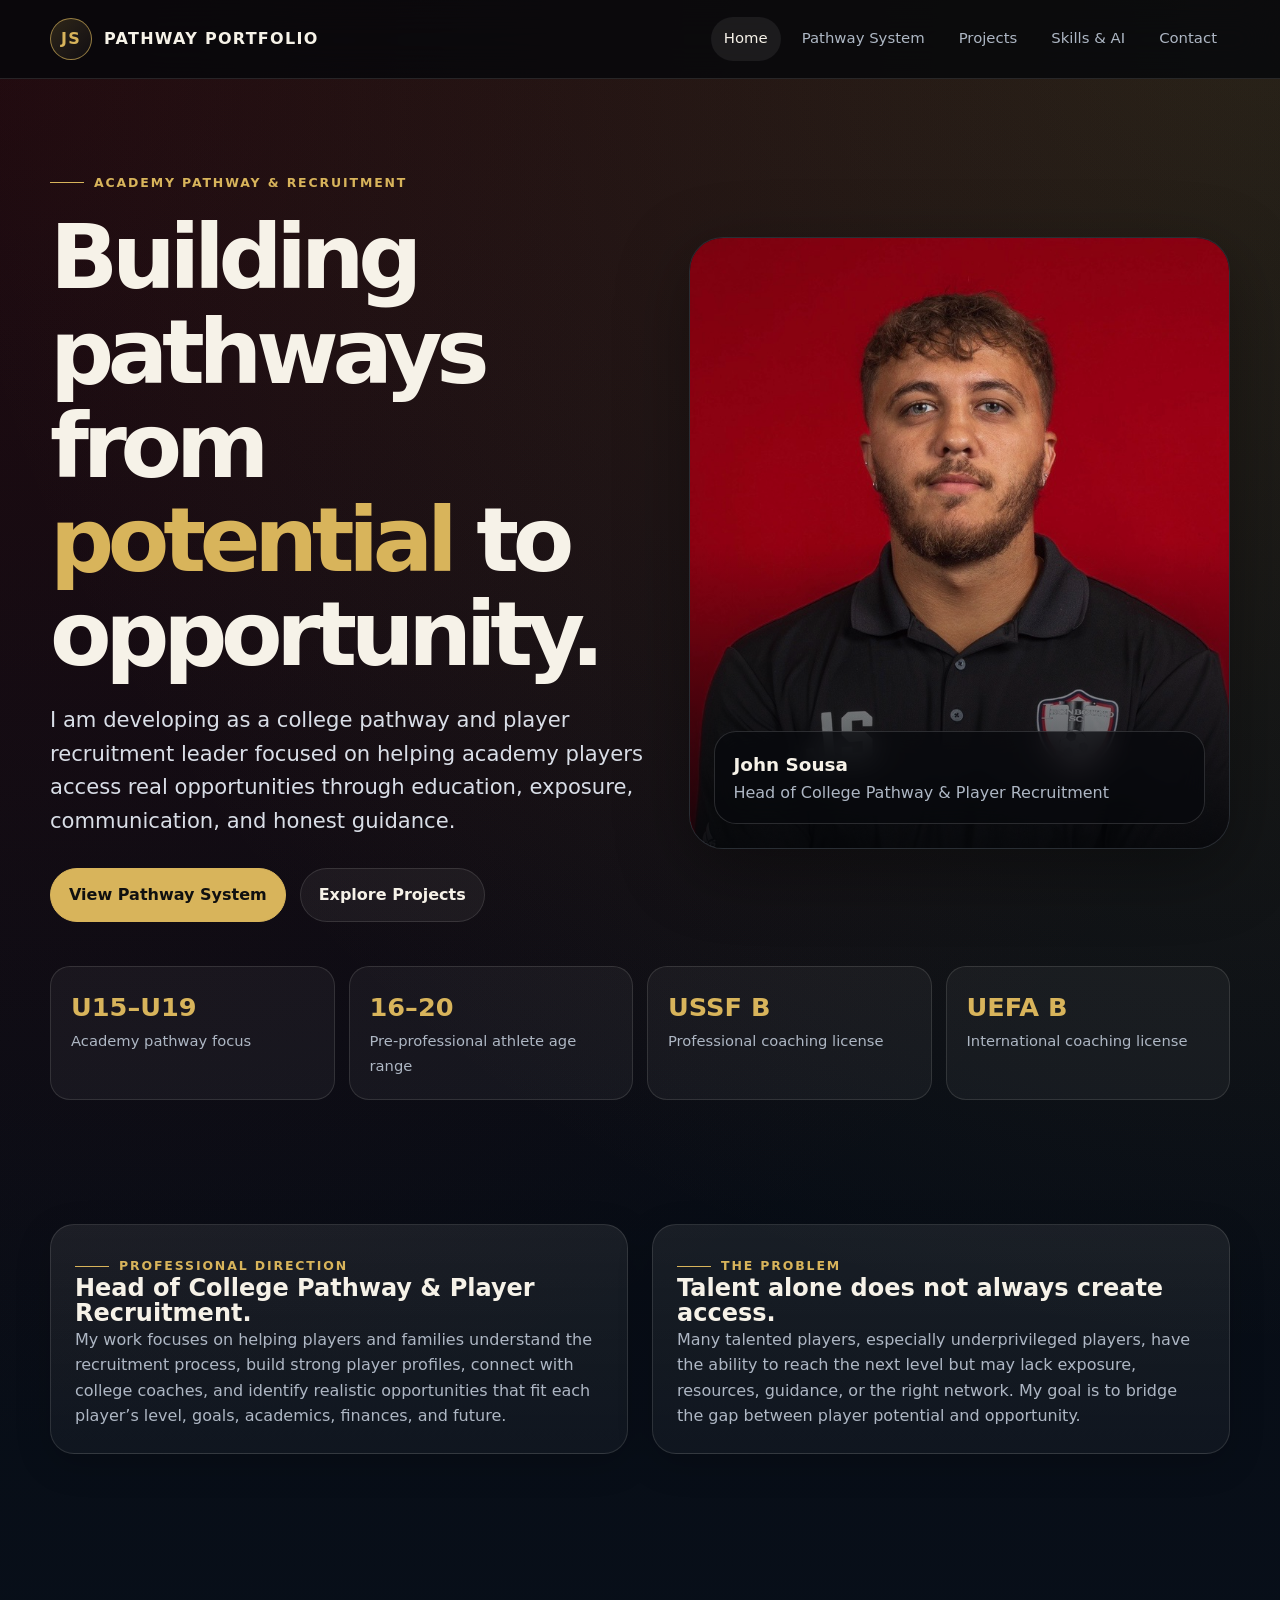
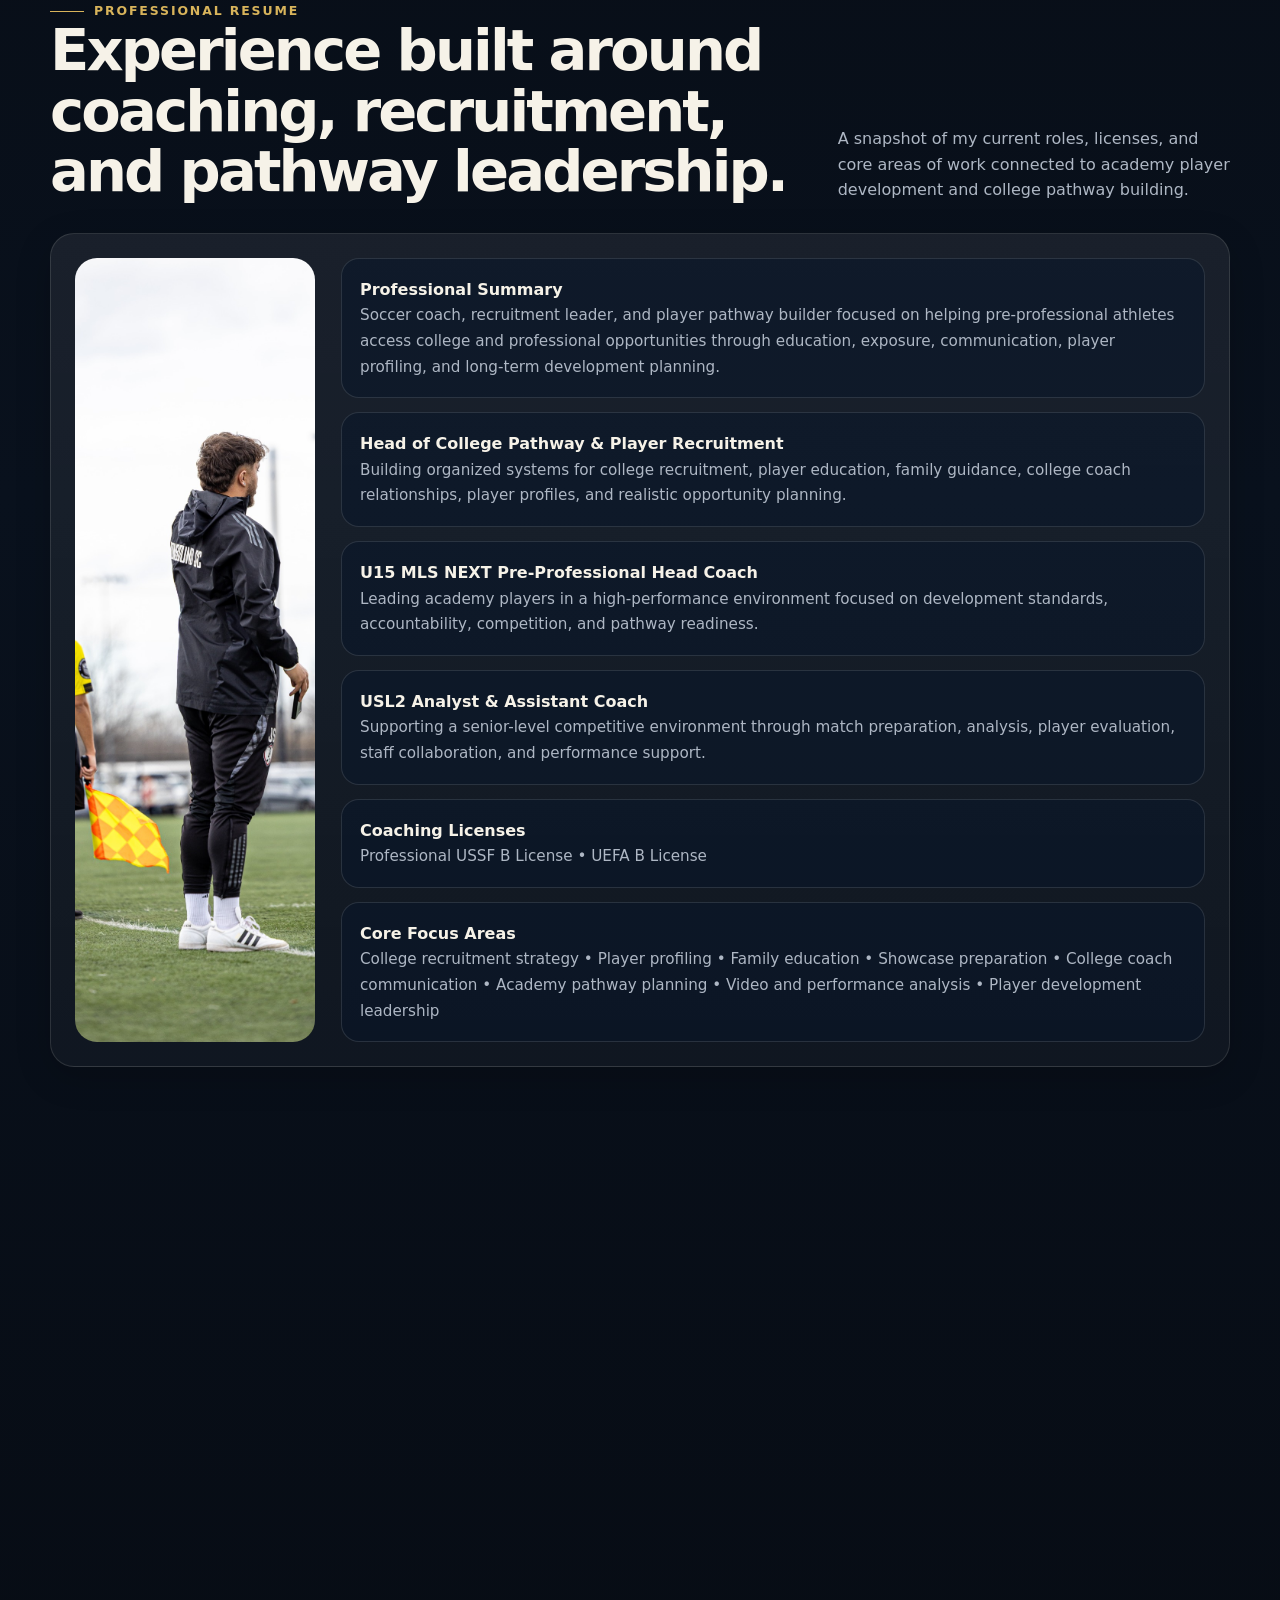
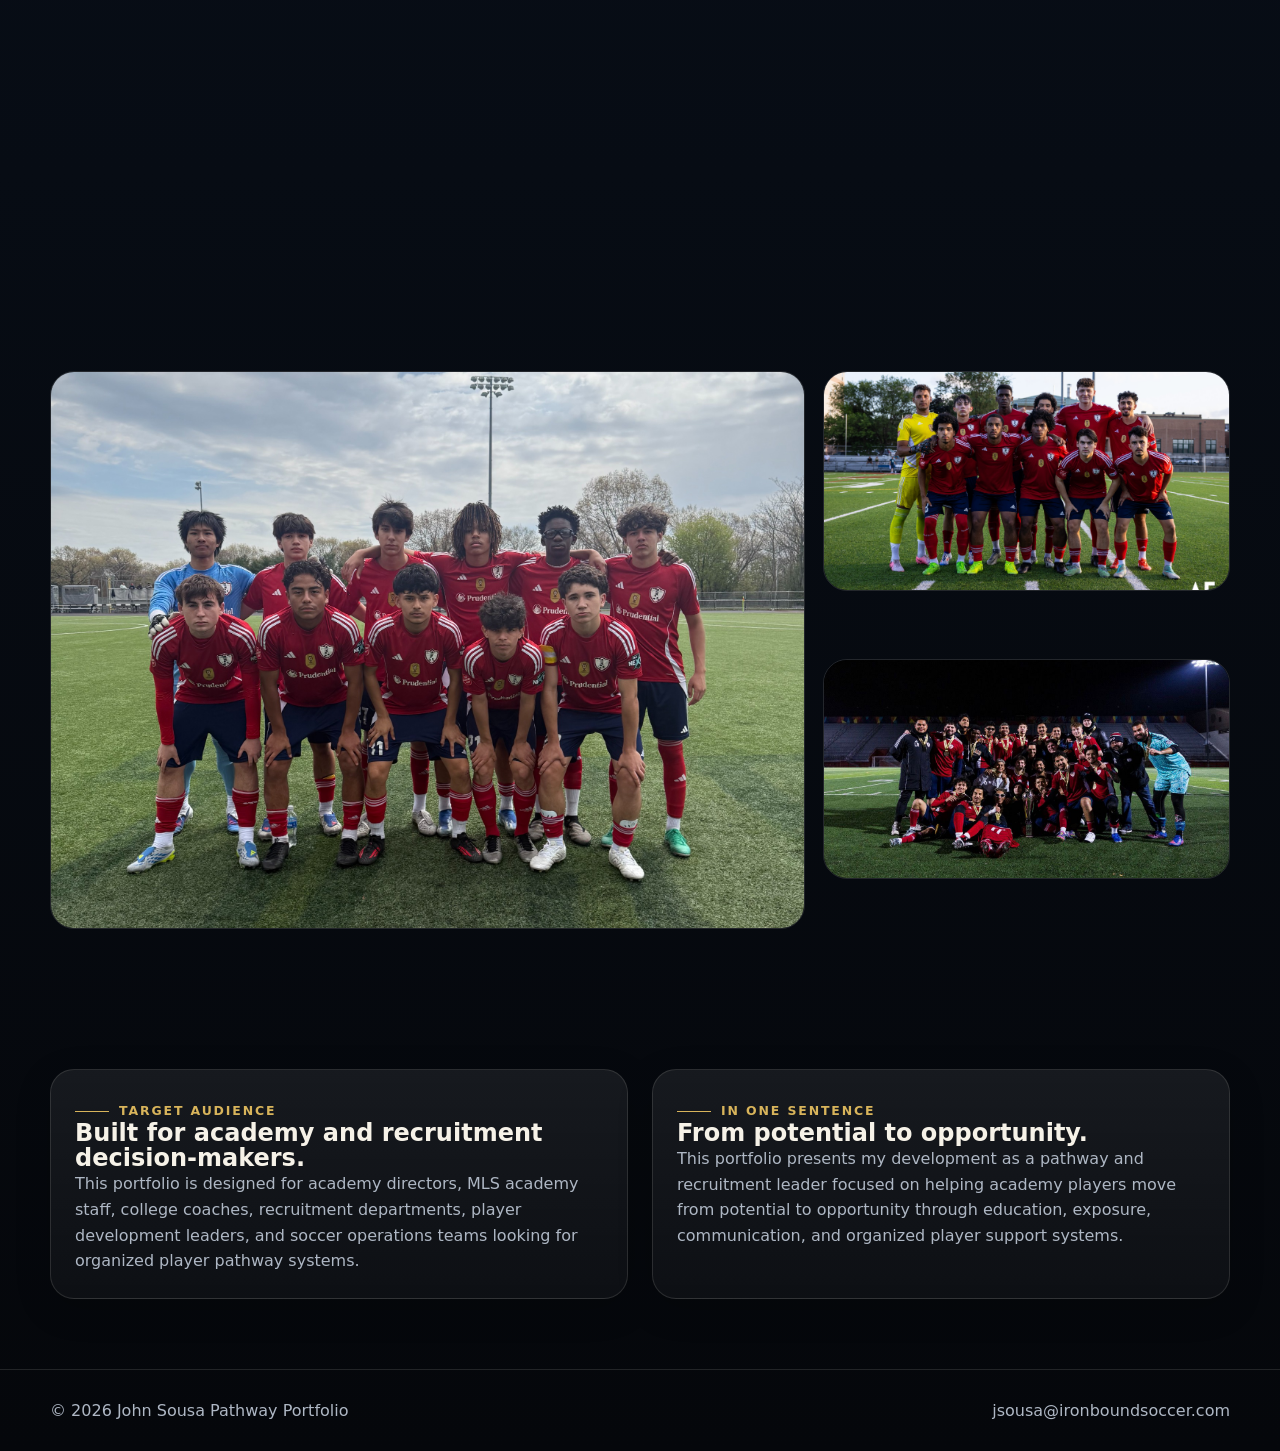
==== commit 0e4d2c98: "Update index.html" ====
--- a/index.html
+++ b/index.html
@@ -54,12 +54,12 @@
           <span>Pre-professional athlete age range</span>
         </div>
         <div class="stat">
-          <strong>MLS</strong>
-          <span>Future academy platform goal</span>
-        </div>
-        <div class="stat">
-          <strong>Europe</strong>
-          <span>Long-term development environment</span>
+          <strong>USSF B</strong>
+          <span>Professional coaching license</span>
+        </div>
+        <div class="stat">
+          <strong>UEFA B</strong>
+          <span>International coaching license</span>
         </div>
       </div>
     </section>
@@ -84,30 +84,44 @@
       <div class="container">
         <div class="section-header reveal">
           <div>
-            <span class="kicker">Resume Snapshot</span>
-            <h2>Experience connected to pathway leadership.</h2>
-          </div>
-          <p>My current and developing roles connect coaching, recruitment, analysis, player development, and long-term opportunity building.</p>
+            <span class="kicker">Professional Resume</span>
+            <h2>Experience built around coaching, recruitment, and pathway leadership.</h2>
+          </div>
+          <p>A snapshot of my current roles, licenses, and core areas of work connected to academy player development and college pathway building.</p>
         </div>
 
         <div class="resume-card card reveal">
           <img src="assets/images/coaching-sideline.jpeg" alt="John Sousa coaching on the sideline" />
+
           <div class="role-list">
             <div class="role-item">
+              <strong>Professional Summary</strong>
+              <span>Soccer coach, recruitment leader, and player pathway builder focused on helping pre-professional athletes access college and professional opportunities through education, exposure, communication, player profiling, and long-term development planning.</span>
+            </div>
+
+            <div class="role-item">
               <strong>Head of College Pathway & Player Recruitment</strong>
-              <span>Building organized systems for college recruitment, player education, family guidance, and college coach relationships.</span>
-            </div>
+              <span>Building organized systems for college recruitment, player education, family guidance, college coach relationships, player profiles, and realistic opportunity planning.</span>
+            </div>
+
             <div class="role-item">
               <strong>U15 MLS NEXT Pre-Professional Head Coach</strong>
-              <span>Leading academy players in a high-performance environment focused on development, accountability, and pathway readiness.</span>
-            </div>
+              <span>Leading academy players in a high-performance environment focused on development standards, accountability, competition, and pathway readiness.</span>
+            </div>
+
             <div class="role-item">
               <strong>USL2 Analyst & Assistant Coach</strong>
-              <span>Supporting higher-level staff work through analysis, preparation, player evaluation, and competitive environment experience.</span>
-            </div>
-            <div class="role-item">
-              <strong>Future Academy Pathway Leader</strong>
-              <span>Working toward MLS, European academy, and academy director-level roles where player development and recruitment systems connect.</span>
+              <span>Supporting a senior-level competitive environment through match preparation, analysis, player evaluation, staff collaboration, and performance support.</span>
+            </div>
+
+            <div class="role-item">
+              <strong>Coaching Licenses</strong>
+              <span>Professional USSF B License • UEFA B License</span>
+            </div>
+
+            <div class="role-item">
+              <strong>Core Focus Areas</strong>
+              <span>College recruitment strategy • Player profiling • Family education • Showcase preparation • College coach communication • Academy pathway planning • Video and performance analysis • Player development leadership</span>
             </div>
           </div>
         </div>
